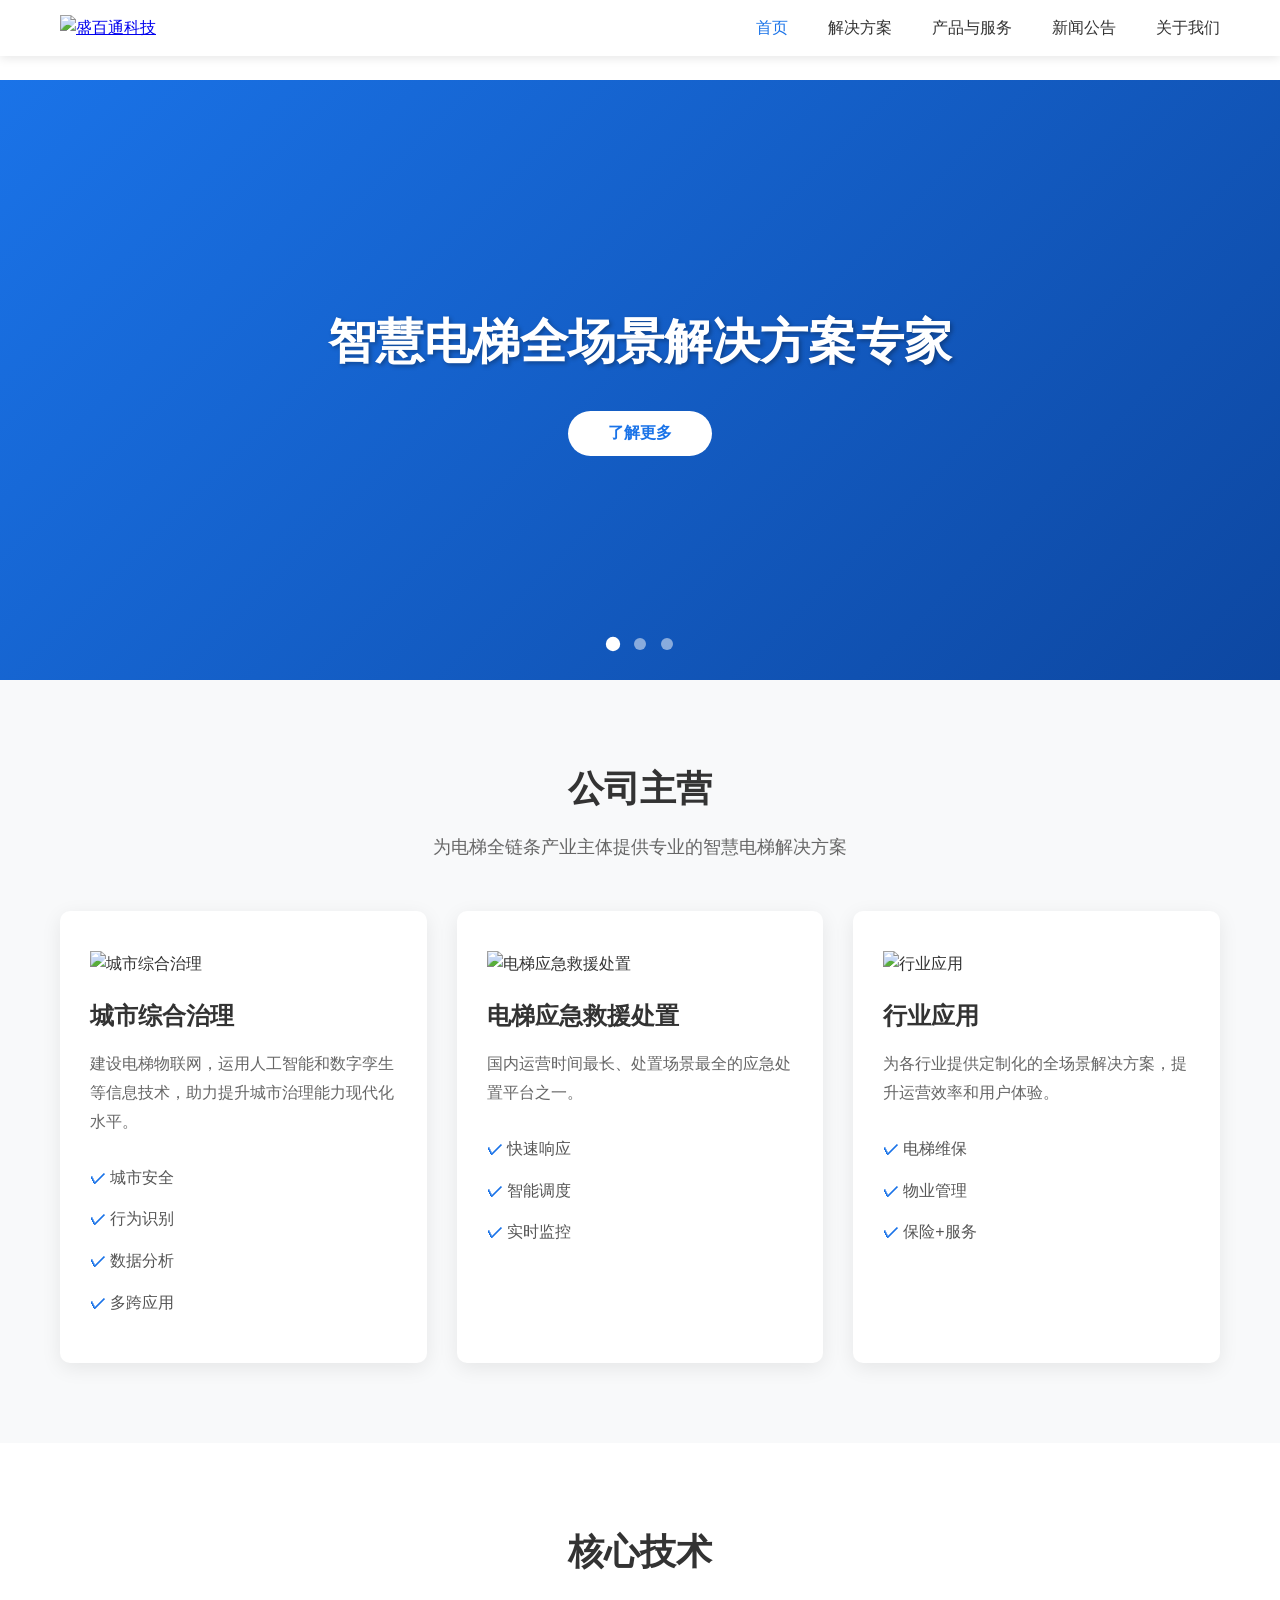
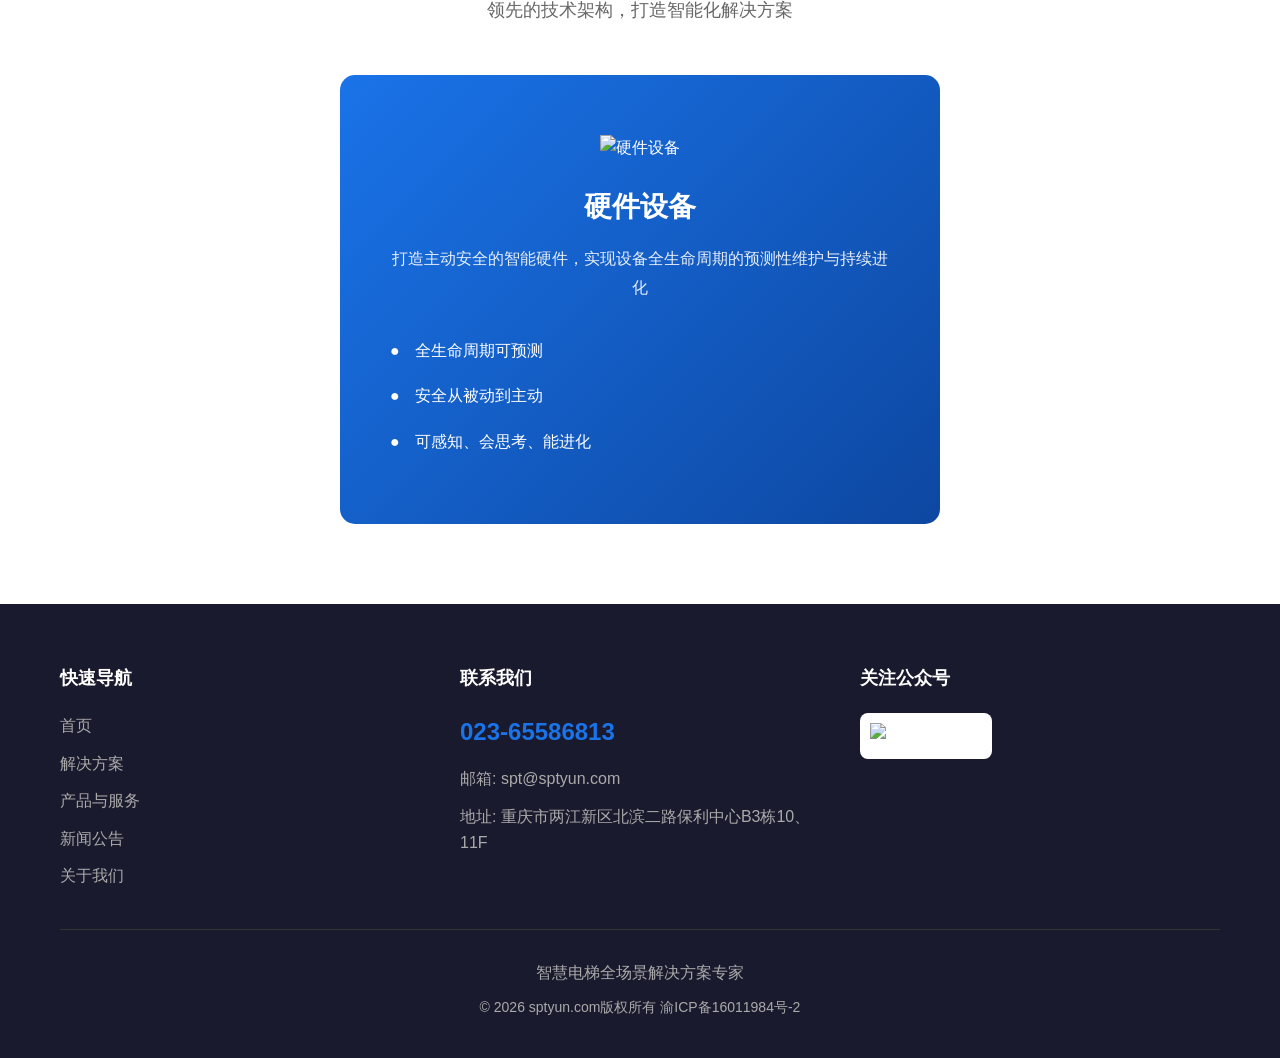
==== index.html @ d7d57d10 "Initial commit: Complete sptyun website with all pages" ====
<!DOCTYPE html>
<html lang="zh-CN">
<head>
    <meta charset="UTF-8">
    <meta name="viewport" content="width=device-width, initial-scale=1.0">
    <title>盛百通科技 | 智慧电梯全场景解决方案专家</title>
    <link rel="stylesheet" href="style.css">
</head>
<body>
    <header class="header">
        <div class="header-container">
            <div class="logo">
                <a href="index.html">
                    <img src="https://trae-api-cn.mchost.guru/api/ide/v1/text_to_image?prompt=company%20logo%20sptyun%20technology%20blue%20white%20modern&image_size=square" alt="盛百通科技">
                </a>
            </div>
            <nav class="nav">
                <a href="index.html" class="nav-link active">首页</a>
                <a href="solution.html" class="nav-link">解决方案</a>
                <a href="products.html" class="nav-link">产品与服务</a>
                <a href="news.html" class="nav-link">新闻公告</a>
                <a href="about.html" class="nav-link">关于我们</a>
            </nav>
        </div>
    </header>

    <section class="hero">
        <div class="hero-slider">
            <div class="slide active">
                <div class="slide-content">
                    <h1>智慧电梯全场景解决方案专家</h1>
                    <button class="btn">了解更多</button>
                </div>
            </div>
            <div class="slide">
                <div class="slide-content">
                    <h1>数智赋能，为城市高度保驾护航</h1>
                    <button class="btn">了解更多</button>
                </div>
            </div>
            <div class="slide">
                <div class="slide-content">
                    <h1>引领数智梯界，定义出行新标准</h1>
                    <button class="btn">了解更多</button>
                </div>
            </div>
        </div>
        <div class="slider-dots">
            <span class="dot active"></span>
            <span class="dot"></span>
            <span class="dot"></span>
        </div>
    </section>

    <section class="services">
        <div class="container">
            <h2 class="section-title">公司主营</h2>
            <p class="section-subtitle">为电梯全链条产业主体提供专业的智慧电梯解决方案</p>
            
            <div class="service-cards">
                <div class="service-card">
                    <div class="service-icon">
                        <img src="https://trae-api-cn.mchost.guru/api/ide/v1/text_to_image?prompt=city%20management%20smart%20city%20icon%20blue&image_size=square" alt="城市综合治理">
                    </div>
                    <h3>城市综合治理</h3>
                    <p>建设电梯物联网，运用人工智能和数字孪生等信息技术，助力提升城市治理能力现代化水平。</p>
                    <ul class="service-features">
                        <li>城市安全</li>
                        <li>行为识别</li>
                        <li>数据分析</li>
                        <li>多跨应用</li>
                    </ul>
                </div>
                
                <div class="service-card">
                    <div class="service-icon">
                        <img src="https://trae-api-cn.mchost.guru/api/ide/v1/text_to_image?prompt=emergency%20rescue%20elevator%20safety%20icon%20red&image_size=square" alt="电梯应急救援处置">
                    </div>
                    <h3>电梯应急救援处置</h3>
                    <p>国内运营时间最长、处置场景最全的应急处置平台之一。</p>
                    <ul class="service-features">
                        <li>快速响应</li>
                        <li>智能调度</li>
                        <li>实时监控</li>
                    </ul>
                </div>
                
                <div class="service-card">
                    <div class="service-icon">
                        <img src="https://trae-api-cn.mchost.guru/api/ide/v1/text_to_image?prompt=industry%20application%20solution%20icon%20green&image_size=square" alt="行业应用">
                    </div>
                    <h3>行业应用</h3>
                    <p>为各行业提供定制化的全场景解决方案，提升运营效率和用户体验。</p>
                    <ul class="service-features">
                        <li>电梯维保</li>
                        <li>物业管理</li>
                        <li>保险+服务</li>
                    </ul>
                </div>
            </div>
        </div>
    </section>

    <section class="technology">
        <div class="container">
            <h2 class="section-title">核心技术</h2>
            <p class="section-subtitle">领先的技术架构，打造智能化解决方案</p>
            
            <div class="tech-content">
                <div class="tech-card">
                    <div class="tech-icon">
                        <img src="https://trae-api-cn.mchost.guru/api/ide/v1/text_to_image?prompt=hardware%20device%20iot%20sensor%20icon%20blue&image_size=square" alt="硬件设备">
                    </div>
                    <h3>硬件设备</h3>
                    <p>打造主动安全的智能硬件，实现设备全生命周期的预测性维护与持续进化</p>
                    <ul class="tech-features">
                        <li>全生命周期可预测</li>
                        <li>安全从被动到主动</li>
                        <li>可感知、会思考、能进化</li>
                    </ul>
                </div>
            </div>
        </div>
    </section>

    <footer class="footer">
        <div class="container">
            <div class="footer-content">
                <div class="footer-section">
                    <h4>快速导航</h4>
                    <nav class="footer-nav">
                        <a href="index.html">首页</a>
                        <a href="solution.html">解决方案</a>
                        <a href="products.html">产品与服务</a>
                        <a href="news.html">新闻公告</a>
                        <a href="about.html">关于我们</a>
                    </nav>
                </div>
                
                <div class="footer-section">
                    <h4>联系我们</h4>
                    <div class="contact-info">
                        <p class="phone">023-65586813</p>
                        <p>邮箱: spt@sptyun.com</p>
                        <p>地址: 重庆市两江新区北滨二路保利中心B3栋10、11F</p>
                    </div>
                </div>
                
                <div class="footer-section">
                    <h4>关注公众号</h4>
                    <div class="qrcode">
                        <img src="https://trae-api-cn.mchost.guru/api/ide/v1/text_to_image?prompt=QR%20code%20scan%20wechat%20public%20account%20black%20white&image_size=square" alt="公众号二维码">
                    </div>
                </div>
            </div>
            
            <div class="footer-bottom">
                <p>智慧电梯全场景解决方案专家</p>
                <p class="copyright">© 2026 sptyun.com版权所有 渝ICP备16011984号-2</p>
            </div>
        </div>
    </footer>

    <script src="script.js"></script>
</body>
</html>
---- style.css ----
* {
    margin: 0;
    padding: 0;
    box-sizing: border-box;
}

body {
    font-family: "Microsoft YaHei", "PingFang SC", sans-serif;
    line-height: 1.6;
    color: #333;
    background-color: #fff;
}

.container {
    max-width: 1200px;
    margin: 0 auto;
    padding: 0 20px;
}

.header {
    position: fixed;
    top: 0;
    left: 0;
    right: 0;
    background: rgba(255, 255, 255, 0.95);
    box-shadow: 0 2px 10px rgba(0, 0, 0, 0.1);
    z-index: 1000;
}

.header-container {
    max-width: 1200px;
    margin: 0 auto;
    padding: 15px 20px;
    display: flex;
    justify-content: space-between;
    align-items: center;
}

.logo img {
    height: 50px;
}

.nav {
    display: flex;
    gap: 40px;
}

.nav-link {
    text-decoration: none;
    color: #333;
    font-size: 16px;
    font-weight: 500;
    transition: color 0.3s;
}

.nav-link:hover,
.nav-link.active {
    color: #1a73e8;
}

.hero {
    position: relative;
    height: 600px;
    margin-top: 80px;
    overflow: hidden;
    background: linear-gradient(135deg, #1a73e8 0%, #0d47a1 100%);
}

.hero-slider {
    position: relative;
    height: 100%;
}

.slide {
    position: absolute;
    top: 0;
    left: 0;
    width: 100%;
    height: 100%;
    display: flex;
    align-items: center;
    justify-content: center;
    opacity: 0;
    transition: opacity 0.8s ease-in-out;
}

.slide.active {
    opacity: 1;
}

.slide-content {
    text-align: center;
    color: #fff;
}

.slide-content h1 {
    font-size: 48px;
    margin-bottom: 30px;
    text-shadow: 2px 2px 4px rgba(0, 0, 0, 0.3);
}

.btn {
    padding: 12px 40px;
    font-size: 16px;
    background: #fff;
    color: #1a73e8;
    border: none;
    border-radius: 30px;
    cursor: pointer;
    font-weight: 600;
    transition: all 0.3s;
}

.btn:hover {
    background: #1a73e8;
    color: #fff;
    transform: translateY(-2px);
    box-shadow: 0 5px 20px rgba(26, 115, 232, 0.4);
}

.slider-dots {
    position: absolute;
    bottom: 30px;
    left: 50%;
    transform: translateX(-50%);
    display: flex;
    gap: 15px;
}

.dot {
    width: 12px;
    height: 12px;
    border-radius: 50%;
    background: rgba(255, 255, 255, 0.5);
    cursor: pointer;
    transition: all 0.3s;
}

.dot.active {
    background: #fff;
    transform: scale(1.2);
}

.services {
    padding: 80px 0;
    background: #f8f9fa;
}

.section-title {
    text-align: center;
    font-size: 36px;
    color: #333;
    margin-bottom: 15px;
}

.section-subtitle {
    text-align: center;
    font-size: 18px;
    color: #666;
    margin-bottom: 50px;
}

.service-cards {
    display: grid;
    grid-template-columns: repeat(auto-fit, minmax(350px, 1fr));
    gap: 30px;
}

.service-card {
    background: #fff;
    padding: 40px 30px;
    border-radius: 10px;
    box-shadow: 0 5px 20px rgba(0, 0, 0, 0.08);
    transition: transform 0.3s, box-shadow 0.3s;
}

.service-card:hover {
    transform: translateY(-10px);
    box-shadow: 0 15px 40px rgba(0, 0, 0, 0.15);
}

.service-icon img {
    width: 80px;
    height: 80px;
    margin-bottom: 20px;
}

.service-card h3 {
    font-size: 24px;
    color: #333;
    margin-bottom: 15px;
}

.service-card p {
    color: #666;
    margin-bottom: 20px;
    line-height: 1.8;
}

.service-features {
    list-style: none;
}

.service-features li {
    padding: 8px 0;
    color: #555;
    position: relative;
    padding-left: 20px;
}

.service-features li::before {
    content: "✓";
    position: absolute;
    left: 0;
    color: #1a73e8;
    font-weight: bold;
}

.technology {
    padding: 80px 0;
    background: #fff;
}

.tech-content {
    display: flex;
    justify-content: center;
}

.tech-card {
    background: linear-gradient(135deg, #1a73e8 0%, #0d47a1 100%);
    padding: 60px 50px;
    border-radius: 15px;
    color: #fff;
    text-align: center;
    max-width: 600px;
}

.tech-icon img {
    width: 100px;
    height: 100px;
    margin-bottom: 25px;
}

.tech-card h3 {
    font-size: 28px;
    margin-bottom: 15px;
}

.tech-card p {
    font-size: 16px;
    margin-bottom: 25px;
    line-height: 1.8;
    opacity: 0.9;
}

.tech-features {
    list-style: none;
    text-align: left;
}

.tech-features li {
    padding: 10px 0;
    position: relative;
    padding-left: 25px;
}

.tech-features li::before {
    content: "●";
    position: absolute;
    left: 0;
    color: #fff;
}

.footer {
    background: #1a1a2e;
    color: #fff;
    padding: 60px 0 30px;
}

.footer-content {
    display: grid;
    grid-template-columns: repeat(auto-fit, minmax(280px, 1fr));
    gap: 40px;
    margin-bottom: 40px;
}

.footer-section h4 {
    font-size: 18px;
    margin-bottom: 20px;
    color: #fff;
}

.footer-nav {
    display: flex;
    flex-direction: column;
    gap: 12px;
}

.footer-nav a {
    color: #aaa;
    text-decoration: none;
    transition: color 0.3s;
}

.footer-nav a:hover {
    color: #1a73e8;
}

.contact-info p {
    margin-bottom: 12px;
    color: #aaa;
}

.contact-info .phone {
    font-size: 24px;
    font-weight: bold;
    color: #1a73e8;
    margin-bottom: 15px;
}

.qrcode img {
    width: 150px;
    height: 150px;
    border-radius: 8px;
    background: #fff;
    padding: 10px;
}

.footer-bottom {
    border-top: 1px solid #333;
    padding-top: 30px;
    text-align: center;
}

.footer-bottom p {
    color: #aaa;
    margin-bottom: 10px;
}

.footer-bottom .copyright {
    font-size: 14px;
}

@media (max-width: 768px) {
    .nav {
        gap: 20px;
    }
    
    .nav-link {
        font-size: 14px;
    }
    
    .slide-content h1 {
        font-size: 32px;
    }
    
    .section-title {
        font-size: 28px;
    }
    
    .service-cards {
        grid-template-columns: 1fr;
    }
}
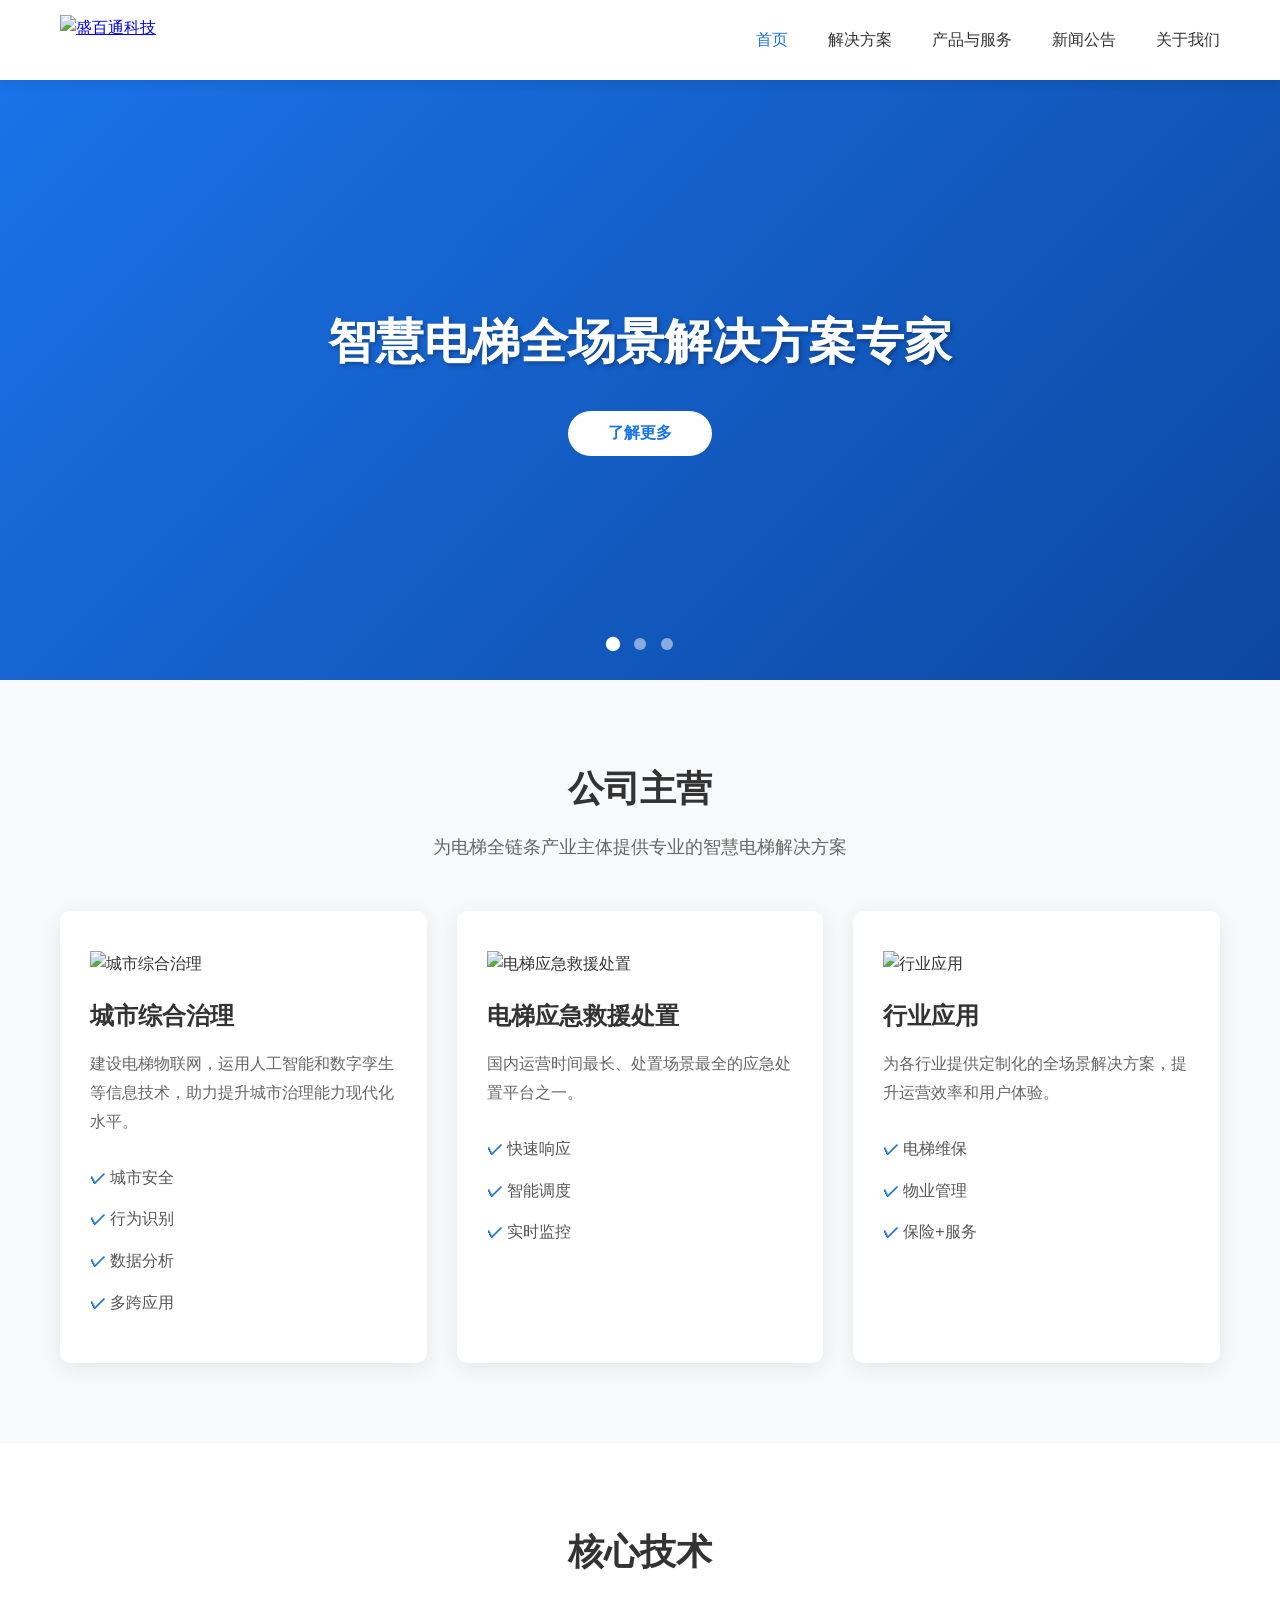
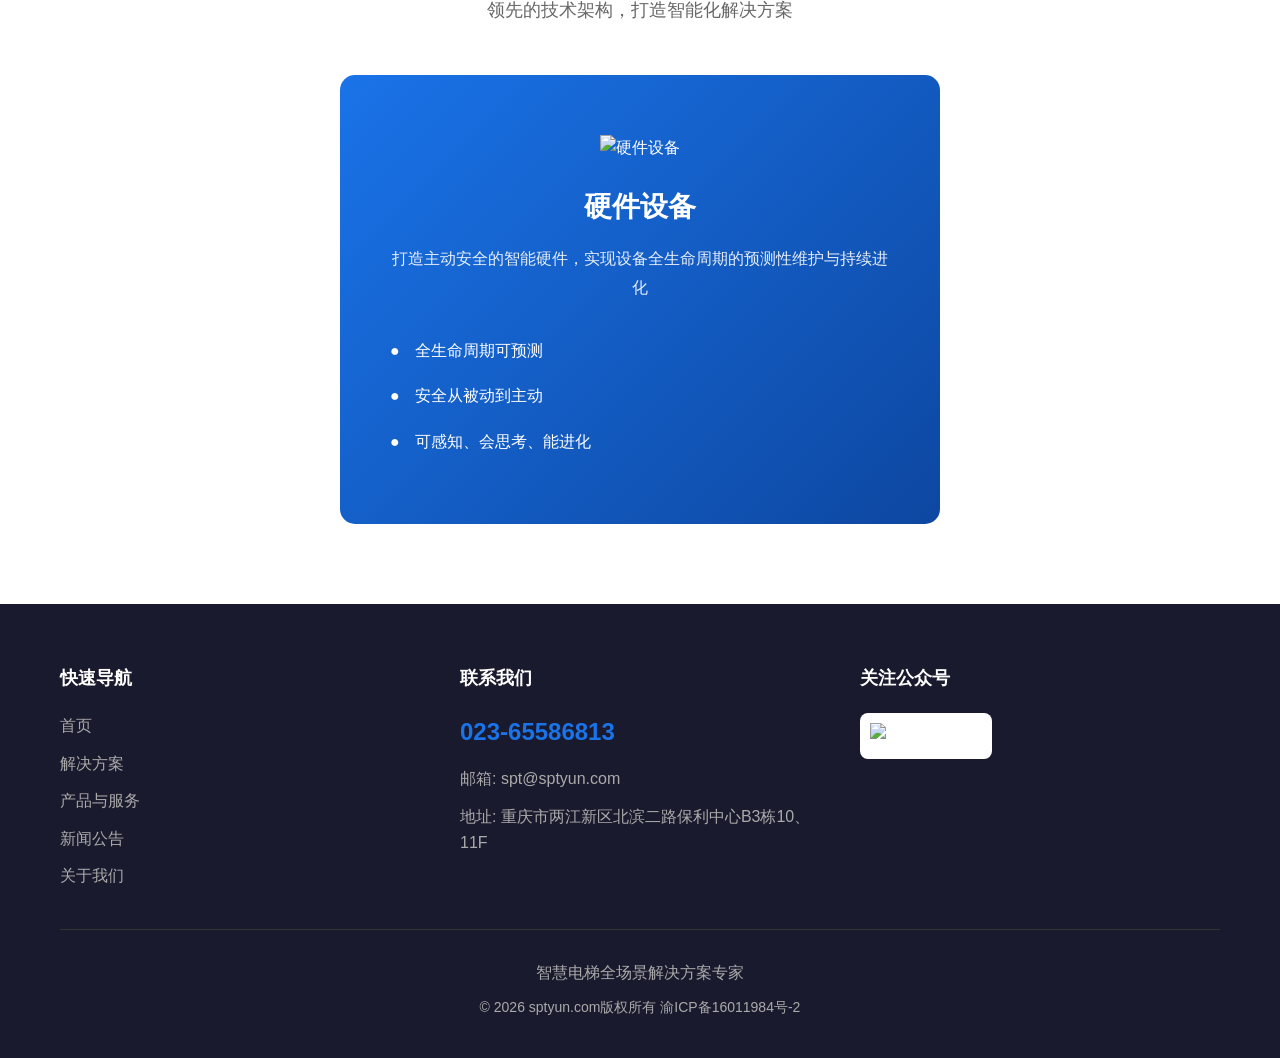
==== commit 1808beb3: "完善移动端响应式设计" ====
--- a/index.html
+++ b/index.html
@@ -13,6 +13,11 @@
                 <a href="index.html">
                     <img src="https://trae-api-cn.mchost.guru/api/ide/v1/text_to_image?prompt=company%20logo%20sptyun%20technology%20blue%20white%20modern&image_size=square" alt="盛百通科技">
                 </a>
+            </div>
+            <div class="nav-toggle" id="navToggle">
+                <span></span>
+                <span></span>
+                <span></span>
             </div>
             <nav class="nav">
                 <a href="index.html" class="nav-link active">首页</a>
--- a/style.css
+++ b/style.css
@@ -36,13 +36,44 @@
     align-items: center;
 }
 
+.logo {
+    display: flex;
+    align-items: center;
+}
+
+.logo a {
+    display: flex;
+    align-items: center;
+}
+
 .logo img {
     height: 50px;
 }
 
+.nav-toggle {
+    display: none;
+    flex-direction: column;
+    gap: 5px;
+    cursor: pointer;
+    padding: 5px;
+}
+
+.nav-toggle span {
+    width: 25px;
+    height: 3px;
+    background: #333;
+    transition: all 0.3s;
+}
+
 .nav {
     display: flex;
     gap: 40px;
+}
+
+@media (max-width: 1024px) {
+    .nav {
+        gap: 25px;
+    }
 }
 
 .nav-link {
@@ -341,24 +372,124 @@
     font-size: 14px;
 }
 
+@media (max-width: 1024px) {
+    .nav {
+        gap: 25px;
+    }
+}
+
 @media (max-width: 768px) {
+    .nav-toggle {
+        display: flex;
+    }
+    
     .nav {
-        gap: 20px;
+        position: fixed;
+        top: 80px;
+        left: 0;
+        right: 0;
+        background: rgba(255, 255, 255, 0.98);
+        flex-direction: column;
+        gap: 0;
+        padding: 0;
+        max-height: 0;
+        overflow: hidden;
+        transition: max-height 0.3s ease;
+        box-shadow: 0 5px 20px rgba(0, 0, 0, 0.1);
+    }
+    
+    .nav.active {
+        max-height: 400px;
     }
     
     .nav-link {
+        padding: 15px 25px;
+        border-bottom: 1px solid #f0f0f0;
+        display: block;
+    }
+    
+    .logo img {
+        height: 40px;
+    }
+    
+    .hero {
+        height: 450px;
+    }
+    
+    .slide-content h1 {
+        font-size: 28px;
+        padding: 0 20px;
+    }
+    
+    .btn {
+        padding: 10px 30px;
         font-size: 14px;
     }
     
-    .slide-content h1 {
-        font-size: 32px;
-    }
-    
     .section-title {
-        font-size: 28px;
+        font-size: 26px;
+    }
+    
+    .section-subtitle {
+        font-size: 16px;
     }
     
     .service-cards {
         grid-template-columns: 1fr;
     }
+    
+    .service-card {
+        padding: 30px 20px;
+    }
+    
+    .tech-card {
+        padding: 40px 25px;
+        margin: 0 15px;
+    }
+    
+    .tech-icon img {
+        width: 80px;
+        height: 80px;
+    }
+    
+    .footer-content {
+        grid-template-columns: 1fr;
+        text-align: center;
+    }
+    
+    .footer-nav {
+        align-items: center;
+    }
+    
+    .qrcode {
+        display: inline-block;
+    }
+}
+
+@media (max-width: 480px) {
+    .hero {
+        height: 400px;
+    }
+    
+    .slide-content h1 {
+        font-size: 24px;
+    }
+    
+    .section-title {
+        font-size: 22px;
+    }
+    
+    .services,
+    .technology {
+        padding: 50px 0;
+    }
+    
+    .service-card,
+    .tech-card {
+        padding: 25px 20px;
+    }
+    
+    .footer {
+        padding: 40px 0 25px;
+    }
 }
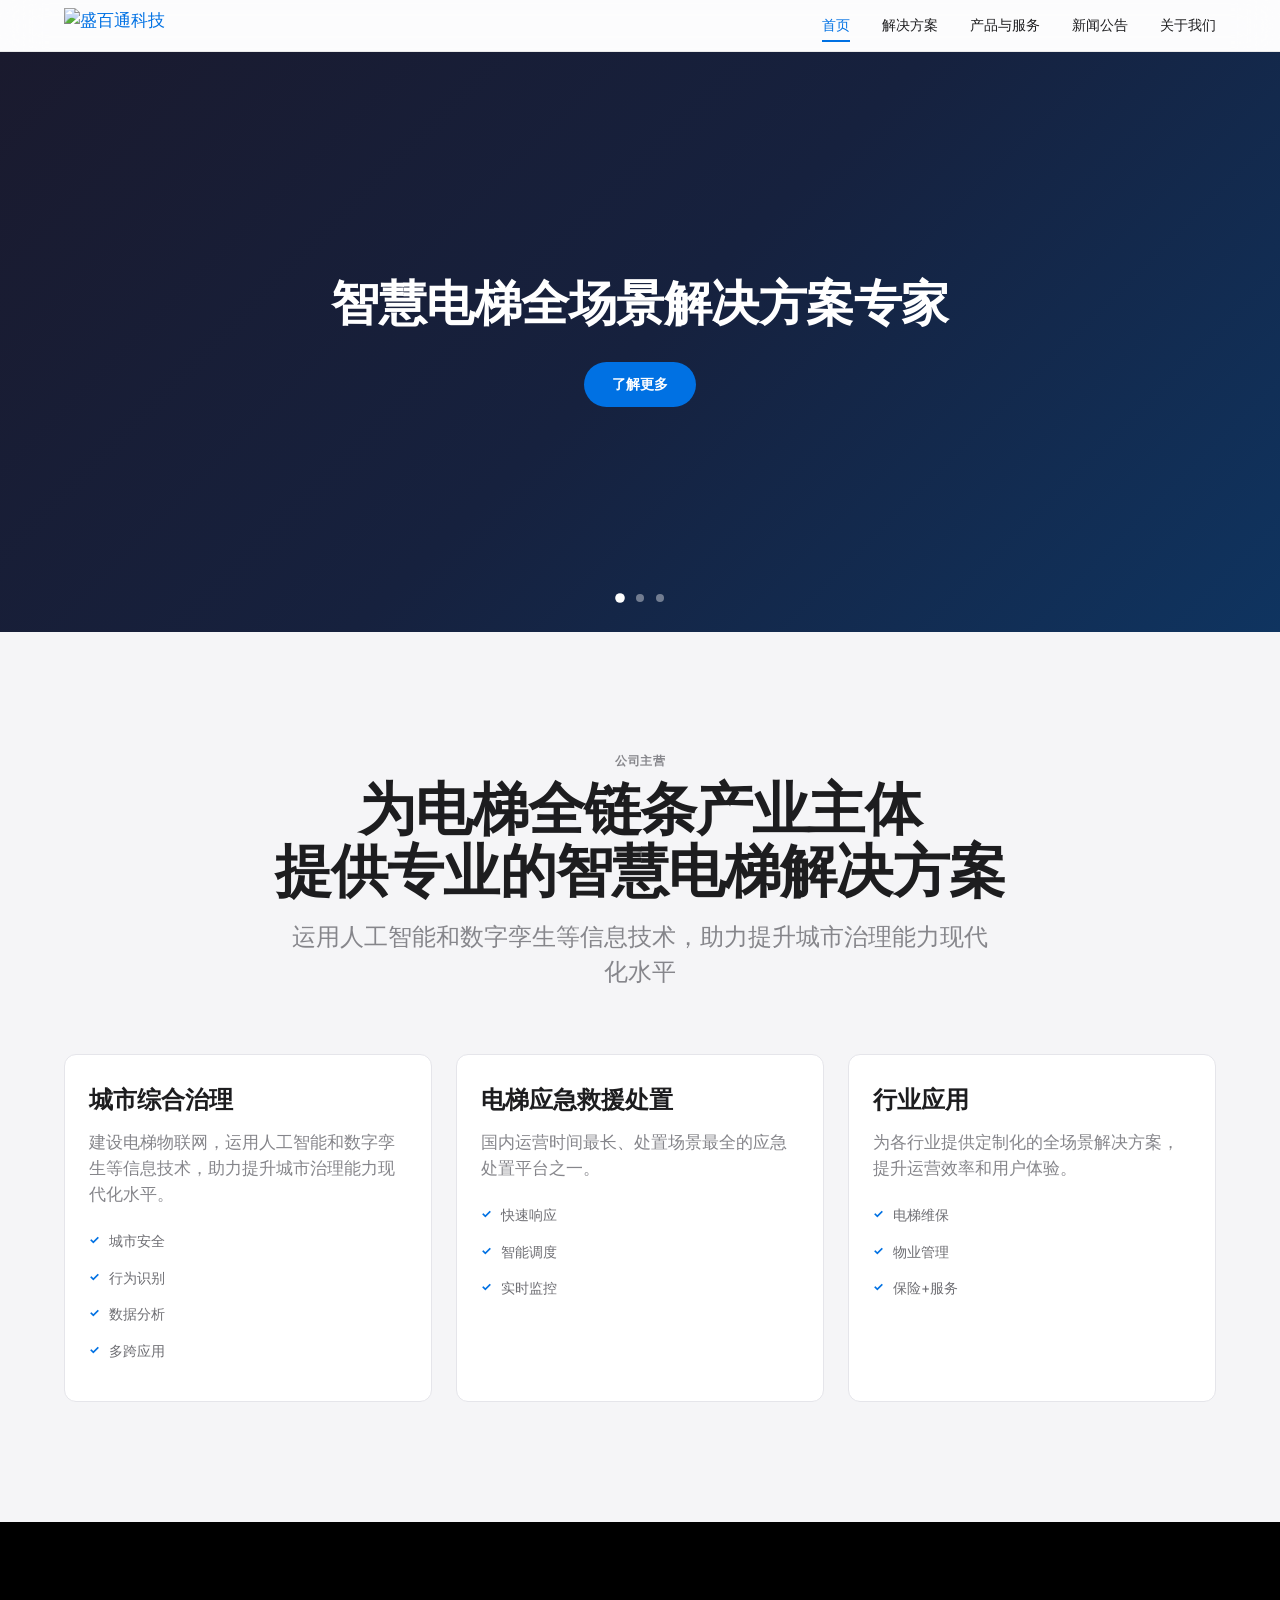
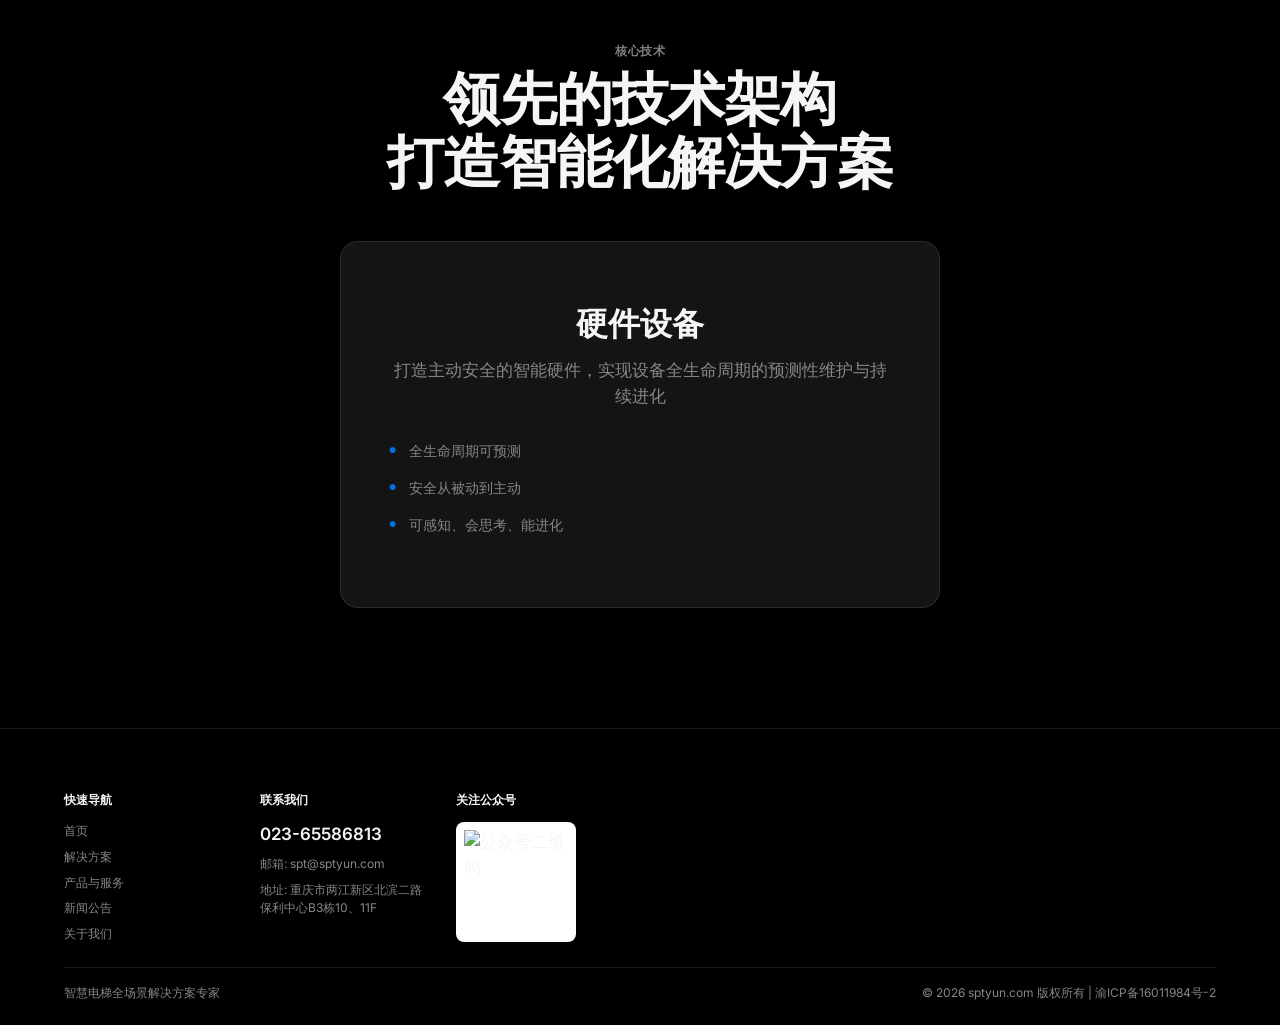
==== commit e68965bd: "feat: 按照 DESIGN.md Apple 设计系统全面改版 - 主色从 #06b6d4 青绿渐变改为 #0071e3 纯蓝 - 背景从 #f0fdfa 浅青改为 #f5f5f7 浅灰 - 暗区" ====
--- a/index.html
+++ b/index.html
@@ -4,14 +4,17 @@
     <meta charset="UTF-8">
     <meta name="viewport" content="width=device-width, initial-scale=1.0">
     <title>盛百通科技 | 智慧电梯全场景解决方案专家</title>
+    <link rel="preconnect" href="https://fonts.googleapis.com">
+    <link rel="preconnect" href="https://fonts.gstatic.com" crossorigin>
+    <link href="https://fonts.googleapis.com/css2?family=Inter:wght@400;600;700&display=swap" rel="stylesheet">
     <link rel="stylesheet" href="style.css">
 </head>
 <body>
-    <header class="header">
+    <header class="header" id="header">
         <div class="header-container">
             <div class="logo">
                 <a href="index.html">
-                    <img src="https://trae-api-cn.mchost.guru/api/ide/v1/text_to_image?prompt=company%20logo%20sptyun%20technology%20blue%20white%20modern&image_size=square" alt="盛百通科技">
+                    <img src="https://www.sptyun.com/assets/logo-CNWVqFBW.png" alt="盛百通科技">
                 </a>
             </div>
             <div class="nav-toggle" id="navToggle">
@@ -19,7 +22,7 @@
                 <span></span>
                 <span></span>
             </div>
-            <nav class="nav">
+            <nav class="nav" id="nav">
                 <a href="index.html" class="nav-link active">首页</a>
                 <a href="solution.html" class="nav-link">解决方案</a>
                 <a href="products.html" class="nav-link">产品与服务</a>
@@ -34,19 +37,19 @@
             <div class="slide active">
                 <div class="slide-content">
                     <h1>智慧电梯全场景解决方案专家</h1>
-                    <button class="btn">了解更多</button>
+                    <a href="solution.html" class="btn-filled">了解更多</a>
                 </div>
             </div>
             <div class="slide">
                 <div class="slide-content">
                     <h1>数智赋能，为城市高度保驾护航</h1>
-                    <button class="btn">了解更多</button>
+                    <a href="products.html" class="btn-filled">了解更多</a>
                 </div>
             </div>
             <div class="slide">
                 <div class="slide-content">
                     <h1>引领数智梯界，定义出行新标准</h1>
-                    <button class="btn">了解更多</button>
+                    <a href="about.html" class="btn-filled">了解更多</a>
                 </div>
             </div>
         </div>
@@ -58,15 +61,14 @@
     </section>
 
     <section class="services">
+        <div class="container text-center">
+            <p class="section-label anim-fade-up">公司主营</p>
+            <h2 class="section-title anim-fade-up anim-delay-1">为电梯全链条产业主体<br>提供专业的智慧电梯解决方案</h2>
+            <p class="section-subtitle anim-fade-up anim-delay-2" style="margin: 0 auto 64px;">运用人工智能和数字孪生等信息技术，助力提升城市治理能力现代化水平</p>
+        </div>
         <div class="container">
-            <h2 class="section-title">公司主营</h2>
-            <p class="section-subtitle">为电梯全链条产业主体提供专业的智慧电梯解决方案</p>
-            
             <div class="service-cards">
-                <div class="service-card">
-                    <div class="service-icon">
-                        <img src="https://trae-api-cn.mchost.guru/api/ide/v1/text_to_image?prompt=city%20management%20smart%20city%20icon%20blue&image_size=square" alt="城市综合治理">
-                    </div>
+                <div class="service-card anim-fade-up">
                     <h3>城市综合治理</h3>
                     <p>建设电梯物联网，运用人工智能和数字孪生等信息技术，助力提升城市治理能力现代化水平。</p>
                     <ul class="service-features">
@@ -76,11 +78,7 @@
                         <li>多跨应用</li>
                     </ul>
                 </div>
-                
-                <div class="service-card">
-                    <div class="service-icon">
-                        <img src="https://trae-api-cn.mchost.guru/api/ide/v1/text_to_image?prompt=emergency%20rescue%20elevator%20safety%20icon%20red&image_size=square" alt="电梯应急救援处置">
-                    </div>
+                <div class="service-card anim-fade-up anim-delay-1">
                     <h3>电梯应急救援处置</h3>
                     <p>国内运营时间最长、处置场景最全的应急处置平台之一。</p>
                     <ul class="service-features">
@@ -89,11 +87,7 @@
                         <li>实时监控</li>
                     </ul>
                 </div>
-                
-                <div class="service-card">
-                    <div class="service-icon">
-                        <img src="https://trae-api-cn.mchost.guru/api/ide/v1/text_to_image?prompt=industry%20application%20solution%20icon%20green&image_size=square" alt="行业应用">
-                    </div>
+                <div class="service-card anim-fade-up anim-delay-2">
                     <h3>行业应用</h3>
                     <p>为各行业提供定制化的全场景解决方案，提升运营效率和用户体验。</p>
                     <ul class="service-features">
@@ -107,15 +101,13 @@
     </section>
 
     <section class="technology">
-        <div class="container">
-            <h2 class="section-title">核心技术</h2>
-            <p class="section-subtitle">领先的技术架构，打造智能化解决方案</p>
-            
+        <div class="container text-center">
+            <p class="section-label anim-fade-up" style="color: rgba(255,255,255,0.5);">核心技术</p>
+            <h2 class="section-title anim-fade-up anim-delay-1">领先的技术架构<br>打造智能化解决方案</h2>
+        </div>
+        <div class="container" style="margin-top: 48px;">
             <div class="tech-content">
-                <div class="tech-card">
-                    <div class="tech-icon">
-                        <img src="https://trae-api-cn.mchost.guru/api/ide/v1/text_to_image?prompt=hardware%20device%20iot%20sensor%20icon%20blue&image_size=square" alt="硬件设备">
-                    </div>
+                <div class="tech-card anim-scale-in">
                     <h3>硬件设备</h3>
                     <p>打造主动安全的智能硬件，实现设备全生命周期的预测性维护与持续进化</p>
                     <ul class="tech-features">
@@ -141,7 +133,6 @@
                         <a href="about.html">关于我们</a>
                     </nav>
                 </div>
-                
                 <div class="footer-section">
                     <h4>联系我们</h4>
                     <div class="contact-info">
@@ -150,7 +141,6 @@
                         <p>地址: 重庆市两江新区北滨二路保利中心B3栋10、11F</p>
                     </div>
                 </div>
-                
                 <div class="footer-section">
                     <h4>关注公众号</h4>
                     <div class="qrcode">
@@ -158,10 +148,9 @@
                     </div>
                 </div>
             </div>
-            
             <div class="footer-bottom">
                 <p>智慧电梯全场景解决方案专家</p>
-                <p class="copyright">© 2026 sptyun.com版权所有 渝ICP备16011984号-2</p>
+                <p class="copyright">© 2026 sptyun.com 版权所有 | 渝ICP备16011984号-2</p>
             </div>
         </div>
     </footer>
--- a/style.css
+++ b/style.css
@@ -1,100 +1,368 @@
-* {
+/* ============================================
+   盛百通科技 — Apple-Inspired Design System
+   Based on DESIGN.md specification
+   ============================================ */
+
+/* --- CSS Variables --- */
+:root {
+    /* Colors */
+    --color-primary: #0071e3;
+    --color-primary-hover: #0077ED;
+    --color-primary-active: #006edb;
+    --color-link: #06c;
+    --color-bg: #f5f5f7;
+    --color-surface: #ffffff;
+    --color-text: #1d1d1f;
+    --color-text-secondary: #86868b;
+    --color-text-tertiary: #6e6e73;
+    --color-border: #d2d2d7;
+    --color-border-light: #e5e5ea;
+    --color-dark-bg: #000000;
+    --color-dark-text: #f5f5f7;
+    --color-dark-text-secondary: #86868b;
+
+    /* Typography */
+    --font-family: -apple-system, BlinkMacSystemFont, "SF Pro Display", "SF Pro Text", "Inter", "Helvetica Neue", Arial, sans-serif;
+    --font-size-hero: 57px;
+    --font-size-h1: 40px;
+    --font-size-h2: 32px;
+    --font-size-h3: 24px;
+    --font-size-body: 17px;
+    --font-size-caption: 14px;
+    --font-size-small: 12px;
+    --line-height-body: 1.47059;
+    --line-height-heading: 1.1;
+    --font-weight-regular: 400;
+    --font-weight-semibold: 600;
+    --font-weight-bold: 700;
+
+    /* Spacing (8px grid) */
+    --space-xs: 4px;
+    --space-sm: 8px;
+    --space-md: 16px;
+    --space-lg: 24px;
+    --space-xl: 32px;
+    --space-2xl: 48px;
+    --space-3xl: 64px;
+    --space-4xl: 80px;
+    --space-section: 120px;
+
+    /* Layout */
+    --container-max: 1200px;
+    --narrow-max: 980px;
+    --full-max: 1440px;
+    --header-height: 52px;
+
+    /* Borders */
+    --radius-sm: 8px;
+    --radius-md: 12px;
+    --radius-lg: 18px;
+    --radius-pill: 980px;
+
+    /* Shadows */
+    --shadow-sm: 0 1px 3px rgba(0,0,0,0.06);
+    --shadow-md: 0 4px 12px rgba(0,0,0,0.08);
+    --shadow-lg: 0 12px 40px rgba(0,0,0,0.12);
+
+    /* Transitions */
+    --transition-fast: 0.2s cubic-bezier(0.25, 0.1, 0.25, 1);
+    --transition-normal: 0.3s cubic-bezier(0.25, 0.1, 0.25, 1);
+    --transition-slow: 0.6s cubic-bezier(0.25, 0.1, 0.25, 1);
+}
+
+/* --- Reset --- */
+*, *::before, *::after {
     margin: 0;
     padding: 0;
     box-sizing: border-box;
 }
 
+html {
+    scroll-behavior: smooth;
+    -webkit-text-size-adjust: 100%;
+}
+
 body {
-    font-family: "Microsoft YaHei", "PingFang SC", sans-serif;
-    line-height: 1.6;
-    color: #333;
-    background-color: #fff;
-}
-
+    font-family: var(--font-family);
+    font-size: var(--font-size-body);
+    line-height: var(--line-height-body);
+    color: var(--color-text);
+    background-color: var(--color-bg);
+    -webkit-font-smoothing: antialiased;
+    -moz-osx-font-smoothing: grayscale;
+}
+
+a {
+    color: var(--color-primary);
+    text-decoration: none;
+    transition: color var(--transition-fast);
+}
+
+a:hover {
+    color: var(--color-primary-hover);
+}
+
+img {
+    max-width: 100%;
+    height: auto;
+    display: block;
+}
+
+ul, ol {
+    list-style: none;
+}
+
+button {
+    font-family: inherit;
+    cursor: pointer;
+    border: none;
+    background: none;
+}
+
+/* --- Layout --- */
 .container {
-    max-width: 1200px;
+    max-width: var(--container-max);
     margin: 0 auto;
-    padding: 0 20px;
-}
-
+    padding: 0 var(--space-lg);
+}
+
+.container.narrow {
+    max-width: var(--narrow-max);
+}
+
+.container.full {
+    max-width: var(--full-max);
+}
+
+/* --- Typography --- */
+h1, h2, h3, h4, h5, h6 {
+    color: var(--color-text);
+    font-weight: var(--font-weight-bold);
+    line-height: var(--line-height-heading);
+}
+
+.section-label {
+    font-size: var(--font-size-small);
+    font-weight: var(--font-weight-semibold);
+    color: var(--color-text-secondary);
+    text-transform: uppercase;
+    letter-spacing: 0.5px;
+    margin-bottom: var(--space-sm);
+}
+
+.section-title {
+    font-size: var(--font-size-hero);
+    font-weight: var(--font-weight-bold);
+    letter-spacing: -0.015em;
+    margin-bottom: var(--space-md);
+}
+
+.section-subtitle {
+    font-size: var(--font-size-h3);
+    font-weight: var(--font-weight-regular);
+    color: var(--color-text-secondary);
+    max-width: 700px;
+}
+
+.section-desc {
+    font-size: 21px;
+    line-height: 1.381;
+    color: var(--color-text-secondary);
+}
+
+.text-center {
+    text-align: center;
+}
+
+.text-center .section-subtitle {
+    margin-left: auto;
+    margin-right: auto;
+}
+
+/* --- Header --- */
 .header {
     position: fixed;
     top: 0;
     left: 0;
     right: 0;
-    background: rgba(255, 255, 255, 0.95);
-    box-shadow: 0 2px 10px rgba(0, 0, 0, 0.1);
-    z-index: 1000;
+    height: var(--header-height);
+    background: rgba(255, 255, 255, 0.72);
+    backdrop-filter: saturate(180%) blur(20px);
+    -webkit-backdrop-filter: saturate(180%) blur(20px);
+    z-index: 9999;
+    border-bottom: 0.5px solid rgba(0, 0, 0, 0.08);
+    transition: background var(--transition-normal);
+}
+
+.header.scrolled {
+    background: rgba(255, 255, 255, 0.92);
 }
 
 .header-container {
-    max-width: 1200px;
+    max-width: var(--container-max);
     margin: 0 auto;
-    padding: 15px 20px;
+    padding: 0 var(--space-lg);
+    height: 100%;
     display: flex;
     justify-content: space-between;
     align-items: center;
 }
 
-.logo {
+.logo img {
+    height: 36px;
+    transition: opacity var(--transition-fast);
+}
+
+.logo img:hover {
+    opacity: 0.7;
+}
+
+.nav {
     display: flex;
+    gap: var(--space-xl);
     align-items: center;
 }
 
-.logo a {
-    display: flex;
-    align-items: center;
-}
-
-.logo img {
-    height: 50px;
-}
-
+.nav-link {
+    font-size: var(--font-size-caption);
+    font-weight: var(--font-weight-regular);
+    color: var(--color-text);
+    text-decoration: none;
+    position: relative;
+    padding: 4px 0;
+    transition: color var(--transition-fast);
+}
+
+.nav-link::after {
+    content: '';
+    position: absolute;
+    bottom: -2px;
+    left: 0;
+    width: 0;
+    height: 1.5px;
+    background: var(--color-primary);
+    transition: width var(--transition-normal);
+}
+
+.nav-link:hover,
+.nav-link.active {
+    color: var(--color-primary);
+}
+
+.nav-link:hover::after,
+.nav-link.active::after {
+    width: 100%;
+}
+
+/* Mobile Nav Toggle */
 .nav-toggle {
     display: none;
     flex-direction: column;
     gap: 5px;
     cursor: pointer;
-    padding: 5px;
+    padding: 8px;
+    z-index: 10001;
 }
 
 .nav-toggle span {
-    width: 25px;
-    height: 3px;
-    background: #333;
-    transition: all 0.3s;
-}
-
-.nav {
-    display: flex;
-    gap: 40px;
-}
-
-@media (max-width: 1024px) {
-    .nav {
-        gap: 25px;
-    }
-}
-
-.nav-link {
-    text-decoration: none;
-    color: #333;
-    font-size: 16px;
-    font-weight: 500;
-    transition: color 0.3s;
-}
-
-.nav-link:hover,
-.nav-link.active {
-    color: #1a73e8;
-}
-
+    width: 18px;
+    height: 1.5px;
+    background: var(--color-text);
+    transition: all var(--transition-normal);
+    transform-origin: center;
+}
+
+.nav-toggle.active span:nth-child(1) {
+    transform: rotate(45deg) translate(4px, 5px);
+}
+
+.nav-toggle.active span:nth-child(2) {
+    opacity: 0;
+}
+
+.nav-toggle.active span:nth-child(3) {
+    transform: rotate(-45deg) translate(4px, -5px);
+}
+
+/* --- Buttons --- */
+.btn-filled {
+    display: inline-block;
+    padding: 12px 28px;
+    font-size: var(--font-size-caption);
+    font-weight: var(--font-weight-semibold);
+    color: #fff;
+    background: var(--color-primary);
+    border-radius: var(--radius-pill);
+    border: none;
+    cursor: pointer;
+    transition: all var(--transition-fast);
+    text-align: center;
+    white-space: nowrap;
+}
+
+.btn-filled:hover {
+    background: var(--color-primary-hover);
+    color: #fff;
+    transform: scale(1.02);
+}
+
+.btn-filled:active {
+    background: var(--color-primary-active);
+    transform: scale(0.98);
+}
+
+.btn-outline {
+    display: inline-block;
+    padding: 12px 28px;
+    font-size: var(--font-size-caption);
+    font-weight: var(--font-weight-semibold);
+    color: var(--color-primary);
+    background: transparent;
+    border-radius: var(--radius-pill);
+    border: 1.5px solid var(--color-primary);
+    cursor: pointer;
+    transition: all var(--transition-fast);
+    text-align: center;
+    white-space: nowrap;
+}
+
+.btn-outline:hover {
+    background: var(--color-primary);
+    color: #fff;
+    transform: scale(1.02);
+}
+
+.btn-outline:active {
+    transform: scale(0.98);
+}
+
+.btn-white {
+    display: inline-block;
+    padding: 12px 28px;
+    font-size: var(--font-size-caption);
+    font-weight: var(--font-weight-semibold);
+    color: var(--color-primary);
+    background: #fff;
+    border-radius: var(--radius-pill);
+    border: none;
+    cursor: pointer;
+    transition: all var(--transition-fast);
+    text-align: center;
+    white-space: nowrap;
+}
+
+.btn-white:hover {
+    background: rgba(255,255,255,0.9);
+    color: var(--color-primary);
+}
+
+/* --- Hero Section --- */
 .hero {
     position: relative;
-    height: 600px;
-    margin-top: 80px;
+    height: 580px;
+    margin-top: var(--header-height);
     overflow: hidden;
-    background: linear-gradient(135deg, #1a73e8 0%, #0d47a1 100%);
+    background: var(--color-dark-bg);
 }
 
 .hero-slider {
@@ -112,7 +380,8 @@
     align-items: center;
     justify-content: center;
     opacity: 0;
-    transition: opacity 0.8s ease-in-out;
+    transition: opacity 0.8s ease;
+    background: linear-gradient(135deg, #1a1a2e 0%, #16213e 50%, #0f3460 100%);
 }
 
 .slide.active {
@@ -122,31 +391,15 @@
 .slide-content {
     text-align: center;
     color: #fff;
+    padding: 0 var(--space-lg);
 }
 
 .slide-content h1 {
     font-size: 48px;
-    margin-bottom: 30px;
-    text-shadow: 2px 2px 4px rgba(0, 0, 0, 0.3);
-}
-
-.btn {
-    padding: 12px 40px;
-    font-size: 16px;
-    background: #fff;
-    color: #1a73e8;
-    border: none;
-    border-radius: 30px;
-    cursor: pointer;
-    font-weight: 600;
-    transition: all 0.3s;
-}
-
-.btn:hover {
-    background: #1a73e8;
+    font-weight: var(--font-weight-bold);
+    letter-spacing: -0.01em;
+    margin-bottom: var(--space-xl);
     color: #fff;
-    transform: translateY(-2px);
-    box-shadow: 0 5px 20px rgba(26, 115, 232, 0.4);
 }
 
 .slider-dots {
@@ -155,16 +408,16 @@
     left: 50%;
     transform: translateX(-50%);
     display: flex;
-    gap: 15px;
+    gap: 12px;
 }
 
 .dot {
-    width: 12px;
-    height: 12px;
+    width: 8px;
+    height: 8px;
     border-radius: 50%;
-    background: rgba(255, 255, 255, 0.5);
+    background: rgba(255, 255, 255, 0.4);
     cursor: pointer;
-    transition: all 0.3s;
+    transition: all var(--transition-normal);
 }
 
 .dot.active {
@@ -172,84 +425,124 @@
     transform: scale(1.2);
 }
 
+/* --- Page Hero (Subpages) --- */
+.page-hero {
+    position: relative;
+    height: 320px;
+    margin-top: var(--header-height);
+    display: flex;
+    align-items: center;
+    justify-content: center;
+    overflow: hidden;
+    background: var(--color-dark-bg);
+}
+
+.page-hero-content {
+    text-align: center;
+    color: #fff;
+    z-index: 1;
+}
+
+.page-hero-content h1 {
+    font-size: 48px;
+    font-weight: var(--font-weight-bold);
+    letter-spacing: -0.01em;
+    margin-bottom: var(--space-sm);
+    color: #fff;
+}
+
+.page-hero-content p {
+    font-size: 21px;
+    color: rgba(255,255,255,0.8);
+    font-weight: var(--font-weight-regular);
+}
+
+/* --- Cards --- */
+.card {
+    background: var(--color-surface);
+    border: 1px solid var(--color-border-light);
+    border-radius: var(--radius-md);
+    overflow: hidden;
+    transition: all var(--transition-normal);
+}
+
+.card:hover {
+    background: #fff;
+    border-color: var(--color-border);
+    box-shadow: var(--shadow-md);
+    transform: translateY(-4px);
+}
+
+/* --- Services Section --- */
 .services {
-    padding: 80px 0;
-    background: #f8f9fa;
-}
-
-.section-title {
-    text-align: center;
-    font-size: 36px;
-    color: #333;
-    margin-bottom: 15px;
-}
-
-.section-subtitle {
-    text-align: center;
-    font-size: 18px;
-    color: #666;
-    margin-bottom: 50px;
+    padding: var(--space-section) 0;
+    background: var(--color-bg);
 }
 
 .service-cards {
     display: grid;
-    grid-template-columns: repeat(auto-fit, minmax(350px, 1fr));
-    gap: 30px;
+    grid-template-columns: repeat(3, 1fr);
+    gap: var(--space-lg);
 }
 
 .service-card {
+    background: var(--color-surface);
+    border: 1px solid var(--color-border-light);
+    border-radius: var(--radius-md);
+    padding: var(--space-xl) var(--space-lg);
+    transition: all var(--transition-normal);
+}
+
+.service-card:hover {
     background: #fff;
-    padding: 40px 30px;
-    border-radius: 10px;
-    box-shadow: 0 5px 20px rgba(0, 0, 0, 0.08);
-    transition: transform 0.3s, box-shadow 0.3s;
-}
-
-.service-card:hover {
-    transform: translateY(-10px);
-    box-shadow: 0 15px 40px rgba(0, 0, 0, 0.15);
-}
-
-.service-icon img {
-    width: 80px;
-    height: 80px;
-    margin-bottom: 20px;
+    border-color: var(--color-border);
+    box-shadow: var(--shadow-md);
+    transform: translateY(-4px);
 }
 
 .service-card h3 {
-    font-size: 24px;
-    color: #333;
-    margin-bottom: 15px;
+    font-size: var(--font-size-h3);
+    color: var(--color-text);
+    margin-bottom: var(--space-md);
+    font-weight: var(--font-weight-bold);
 }
 
 .service-card p {
-    color: #666;
-    margin-bottom: 20px;
-    line-height: 1.8;
-}
-
-.service-features {
-    list-style: none;
+    color: var(--color-text-secondary);
+    margin-bottom: var(--space-md);
+    line-height: 1.53;
 }
 
 .service-features li {
-    padding: 8px 0;
-    color: #555;
+    padding: var(--space-sm) 0;
+    color: var(--color-text-tertiary);
     position: relative;
     padding-left: 20px;
+    font-size: var(--font-size-caption);
 }
 
 .service-features li::before {
     content: "✓";
     position: absolute;
     left: 0;
-    color: #1a73e8;
-    font-weight: bold;
-}
-
+    color: var(--color-primary);
+    font-weight: var(--font-weight-bold);
+    font-size: 12px;
+}
+
+/* --- Technology Section --- */
 .technology {
-    padding: 80px 0;
-    background: #fff;
+    padding: var(--space-section) 0;
+    background: var(--color-dark-bg);
+    color: var(--color-dark-text);
+}
+
+.technology .section-title {
+    color: var(--color-dark-text);
+}
+
+.technology .section-subtitle {
+    color: var(--color-dark-text-secondary);
 }
 
 .tech-content {
@@ -258,211 +551,350 @@
 }
 
 .tech-card {
-    background: linear-gradient(135deg, #1a73e8 0%, #0d47a1 100%);
-    padding: 60px 50px;
-    border-radius: 15px;
-    color: #fff;
+    background: rgba(255, 255, 255, 0.08);
+    padding: var(--space-3xl) var(--space-2xl);
+    border-radius: var(--radius-lg);
+    color: var(--color-dark-text);
     text-align: center;
     max-width: 600px;
-}
-
-.tech-icon img {
-    width: 100px;
-    height: 100px;
-    margin-bottom: 25px;
+    border: 1px solid rgba(255, 255, 255, 0.1);
+    backdrop-filter: blur(20px);
+    -webkit-backdrop-filter: blur(20px);
 }
 
 .tech-card h3 {
-    font-size: 28px;
-    margin-bottom: 15px;
+    font-size: var(--font-size-h2);
+    margin-bottom: var(--space-md);
+    color: var(--color-dark-text);
 }
 
 .tech-card p {
-    font-size: 16px;
-    margin-bottom: 25px;
-    line-height: 1.8;
-    opacity: 0.9;
+    font-size: var(--font-size-body);
+    margin-bottom: var(--space-lg);
+    line-height: 1.53;
+    color: var(--color-dark-text-secondary);
 }
 
 .tech-features {
-    list-style: none;
     text-align: left;
 }
 
 .tech-features li {
-    padding: 10px 0;
+    padding: var(--space-sm) 0;
     position: relative;
-    padding-left: 25px;
+    padding-left: 20px;
+    font-size: var(--font-size-caption);
+    color: var(--color-dark-text-secondary);
 }
 
 .tech-features li::before {
     content: "●";
     position: absolute;
     left: 0;
-    color: #fff;
-}
-
+    color: var(--color-primary);
+    font-size: 8px;
+    top: 12px;
+}
+
+/* --- Footer --- */
 .footer {
-    background: #1a1a2e;
-    color: #fff;
-    padding: 60px 0 30px;
+    background: var(--color-dark-bg);
+    color: var(--color-dark-text);
+    padding: var(--space-3xl) 0 var(--space-lg);
+    border-top: 0.5px solid rgba(255, 255, 255, 0.1);
 }
 
 .footer-content {
     display: grid;
-    grid-template-columns: repeat(auto-fit, minmax(280px, 1fr));
-    gap: 40px;
-    margin-bottom: 40px;
+    grid-template-columns: repeat(6, 1fr);
+    gap: var(--space-lg);
+    padding-bottom: var(--space-lg);
+    border-bottom: 0.5px solid rgba(255, 255, 255, 0.1);
 }
 
 .footer-section h4 {
-    font-size: 18px;
-    margin-bottom: 20px;
-    color: #fff;
+    font-size: var(--font-size-small);
+    font-weight: var(--font-weight-semibold);
+    color: var(--color-dark-text);
+    margin-bottom: var(--space-md);
 }
 
 .footer-nav {
     display: flex;
     flex-direction: column;
-    gap: 12px;
+    gap: var(--space-sm);
 }
 
 .footer-nav a {
-    color: #aaa;
+    font-size: var(--font-size-small);
+    color: var(--color-dark-text-secondary);
     text-decoration: none;
-    transition: color 0.3s;
+    transition: color var(--transition-fast);
 }
 
 .footer-nav a:hover {
-    color: #1a73e8;
+    color: var(--color-dark-text);
 }
 
 .contact-info p {
-    margin-bottom: 12px;
-    color: #aaa;
+    margin-bottom: var(--space-sm);
+    font-size: var(--font-size-small);
+    color: var(--color-dark-text-secondary);
 }
 
 .contact-info .phone {
-    font-size: 24px;
-    font-weight: bold;
-    color: #1a73e8;
-    margin-bottom: 15px;
+    font-size: var(--font-size-body);
+    font-weight: var(--font-weight-semibold);
+    color: var(--color-dark-text);
 }
 
 .qrcode img {
-    width: 150px;
-    height: 150px;
-    border-radius: 8px;
+    width: 120px;
+    height: 120px;
+    border-radius: var(--radius-sm);
     background: #fff;
-    padding: 10px;
+    padding: 8px;
 }
 
 .footer-bottom {
-    border-top: 1px solid #333;
-    padding-top: 30px;
+    padding-top: var(--space-md);
+    display: flex;
+    justify-content: space-between;
+    align-items: center;
+    flex-wrap: wrap;
+    gap: var(--space-sm);
+}
+
+.footer-bottom p {
+    font-size: var(--font-size-small);
+    color: var(--color-dark-text-secondary);
+}
+
+.footer-bottom .copyright {
+    font-size: 12px;
+}
+
+/* --- Contact Section --- */
+.contact-section {
+    padding: var(--space-section) 0;
+    background: var(--color-bg);
+}
+
+.contact-box {
+    background: var(--color-dark-bg);
+    border-radius: var(--radius-lg);
+    padding: var(--space-3xl);
     text-align: center;
-}
-
-.footer-bottom p {
-    color: #aaa;
-    margin-bottom: 10px;
-}
-
-.footer-bottom .copyright {
-    font-size: 14px;
-}
-
+    color: var(--color-dark-text);
+}
+
+.contact-box h2 {
+    font-size: var(--font-size-h2);
+    margin-bottom: var(--space-md);
+    color: var(--color-dark-text);
+}
+
+.contact-box p {
+    font-size: var(--font-size-body);
+    color: var(--color-dark-text-secondary);
+    margin-bottom: var(--space-xl);
+}
+
+.contact-methods {
+    display: flex;
+    justify-content: center;
+    gap: var(--space-3xl);
+    margin-bottom: var(--space-xl);
+}
+
+.contact-item {
+    display: flex;
+    flex-direction: column;
+    align-items: center;
+    gap: var(--space-sm);
+}
+
+.contact-icon {
+    font-size: 28px;
+}
+
+.contact-label {
+    font-size: var(--font-size-small);
+    color: var(--color-dark-text-secondary);
+}
+
+.contact-value {
+    font-size: var(--font-size-body);
+    font-weight: var(--font-weight-semibold);
+    color: var(--color-dark-text);
+}
+
+/* --- Animation Classes --- */
+.anim-fade-up {
+    opacity: 0;
+    transform: translateY(30px);
+    transition: opacity var(--transition-slow), transform var(--transition-slow);
+}
+
+.anim-fade-up.visible {
+    opacity: 1;
+    transform: translateY(0);
+}
+
+.anim-fade-in {
+    opacity: 0;
+    transition: opacity var(--transition-slow);
+}
+
+.anim-fade-in.visible {
+    opacity: 1;
+}
+
+.anim-scale-in {
+    opacity: 0;
+    transform: scale(0.95);
+    transition: opacity var(--transition-slow), transform var(--transition-slow);
+}
+
+.anim-scale-in.visible {
+    opacity: 1;
+    transform: scale(1);
+}
+
+.anim-slide-left {
+    opacity: 0;
+    transform: translateX(-40px);
+    transition: opacity var(--transition-slow), transform var(--transition-slow);
+}
+
+.anim-slide-left.visible {
+    opacity: 1;
+    transform: translateX(0);
+}
+
+.anim-slide-right {
+    opacity: 0;
+    transform: translateX(40px);
+    transition: opacity var(--transition-slow), transform var(--transition-slow);
+}
+
+.anim-slide-right.visible {
+    opacity: 1;
+    transform: translateX(0);
+}
+
+/* Stagger delays */
+.anim-delay-1 { transition-delay: 0.1s; }
+.anim-delay-2 { transition-delay: 0.2s; }
+.anim-delay-3 { transition-delay: 0.3s; }
+.anim-delay-4 { transition-delay: 0.4s; }
+
+/* --- Responsive --- */
 @media (max-width: 1024px) {
     .nav {
-        gap: 25px;
+        gap: var(--space-lg);
+    }
+
+    .section-title {
+        font-size: 40px;
+    }
+
+    .service-cards {
+        grid-template-columns: repeat(2, 1fr);
+    }
+
+    .footer-content {
+        grid-template-columns: repeat(3, 1fr);
     }
 }
 
 @media (max-width: 768px) {
+    :root {
+        --header-height: 48px;
+    }
+
     .nav-toggle {
         display: flex;
     }
-    
+
     .nav {
         position: fixed;
-        top: 80px;
+        top: var(--header-height);
         left: 0;
         right: 0;
+        bottom: 0;
         background: rgba(255, 255, 255, 0.98);
+        backdrop-filter: saturate(180%) blur(20px);
+        -webkit-backdrop-filter: saturate(180%) blur(20px);
         flex-direction: column;
-        gap: 0;
-        padding: 0;
-        max-height: 0;
-        overflow: hidden;
-        transition: max-height 0.3s ease;
-        box-shadow: 0 5px 20px rgba(0, 0, 0, 0.1);
-    }
-    
+        align-items: center;
+        justify-content: center;
+        gap: var(--space-xl);
+        opacity: 0;
+        visibility: hidden;
+        transition: all var(--transition-normal);
+    }
+
     .nav.active {
-        max-height: 400px;
-    }
-    
+        opacity: 1;
+        visibility: visible;
+    }
+
     .nav-link {
-        padding: 15px 25px;
-        border-bottom: 1px solid #f0f0f0;
-        display: block;
-    }
-    
+        font-size: 28px;
+        font-weight: var(--font-weight-bold);
+        letter-spacing: -0.01em;
+    }
+
     .logo img {
-        height: 40px;
-    }
-    
+        height: 30px;
+    }
+
     .hero {
-        height: 450px;
-    }
-    
+        height: 480px;
+    }
+
     .slide-content h1 {
-        font-size: 28px;
-        padding: 0 20px;
-    }
-    
-    .btn {
-        padding: 10px 30px;
-        font-size: 14px;
-    }
-    
+        font-size: 32px;
+    }
+
+    .page-hero {
+        height: 260px;
+    }
+
+    .page-hero-content h1 {
+        font-size: 36px;
+    }
+
     .section-title {
-        font-size: 26px;
-    }
-    
+        font-size: 32px;
+    }
+
     .section-subtitle {
-        font-size: 16px;
-    }
-    
+        font-size: 19px;
+    }
+
     .service-cards {
         grid-template-columns: 1fr;
     }
-    
-    .service-card {
-        padding: 30px 20px;
-    }
-    
-    .tech-card {
-        padding: 40px 25px;
-        margin: 0 15px;
-    }
-    
-    .tech-icon img {
-        width: 80px;
-        height: 80px;
-    }
-    
+
     .footer-content {
-        grid-template-columns: 1fr;
+        grid-template-columns: repeat(2, 1fr);
+        gap: var(--space-lg);
+    }
+
+    .footer-bottom {
+        flex-direction: column;
         text-align: center;
     }
-    
-    .footer-nav {
-        align-items: center;
-    }
-    
-    .qrcode {
-        display: inline-block;
+
+    .contact-methods {
+        flex-direction: column;
+        gap: var(--space-lg);
+    }
+
+    .contact-box {
+        padding: var(--space-xl);
     }
 }
 
@@ -470,26 +902,38 @@
     .hero {
         height: 400px;
     }
-    
+
     .slide-content h1 {
-        font-size: 24px;
-    }
-    
+        font-size: 28px;
+    }
+
+    .page-hero {
+        height: 220px;
+    }
+
+    .page-hero-content h1 {
+        font-size: 28px;
+    }
+
     .section-title {
-        font-size: 22px;
-    }
-    
+        font-size: 28px;
+    }
+
     .services,
     .technology {
-        padding: 50px 0;
-    }
-    
+        padding: var(--space-4xl) 0;
+    }
+
     .service-card,
     .tech-card {
-        padding: 25px 20px;
-    }
-    
+        padding: var(--space-lg);
+    }
+
     .footer {
-        padding: 40px 0 25px;
-    }
-}+        padding: var(--space-xl) 0 var(--space-md);
+    }
+
+    .footer-content {
+        grid-template-columns: 1fr;
+    }
+}
